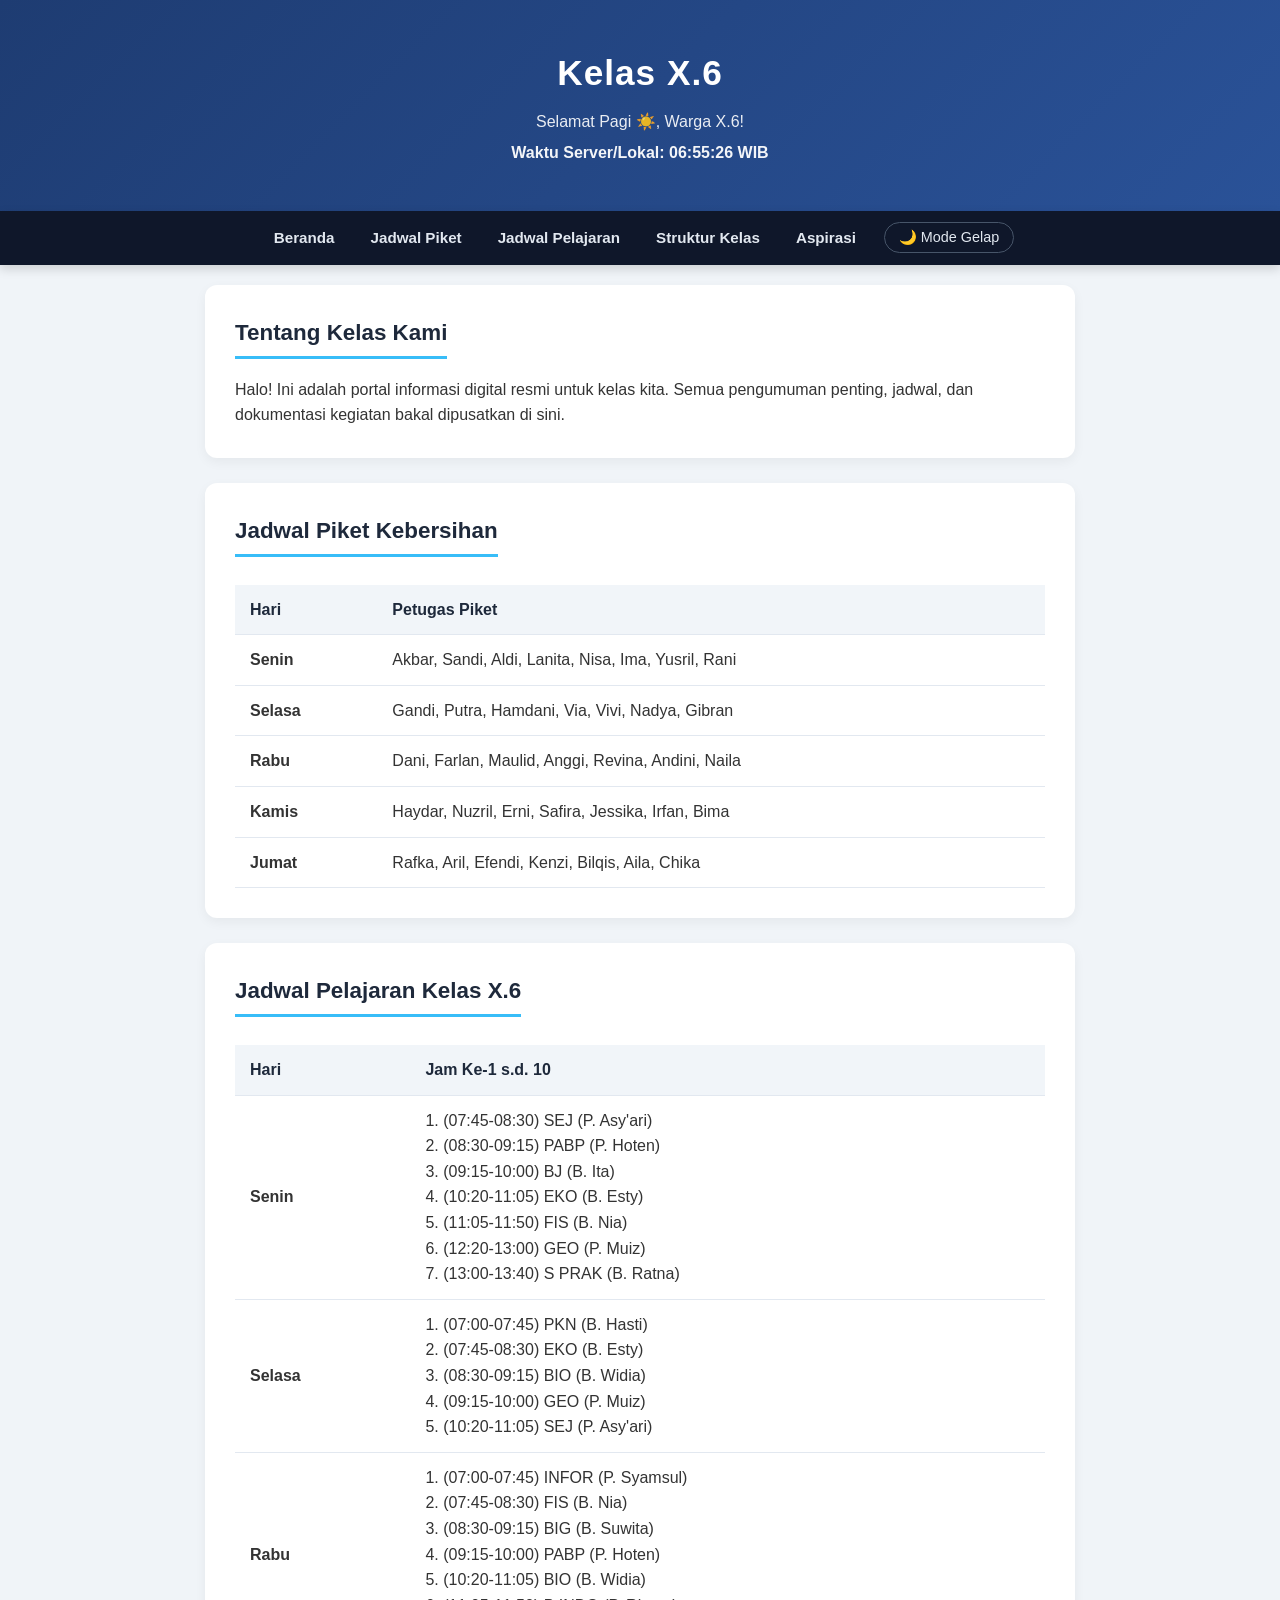
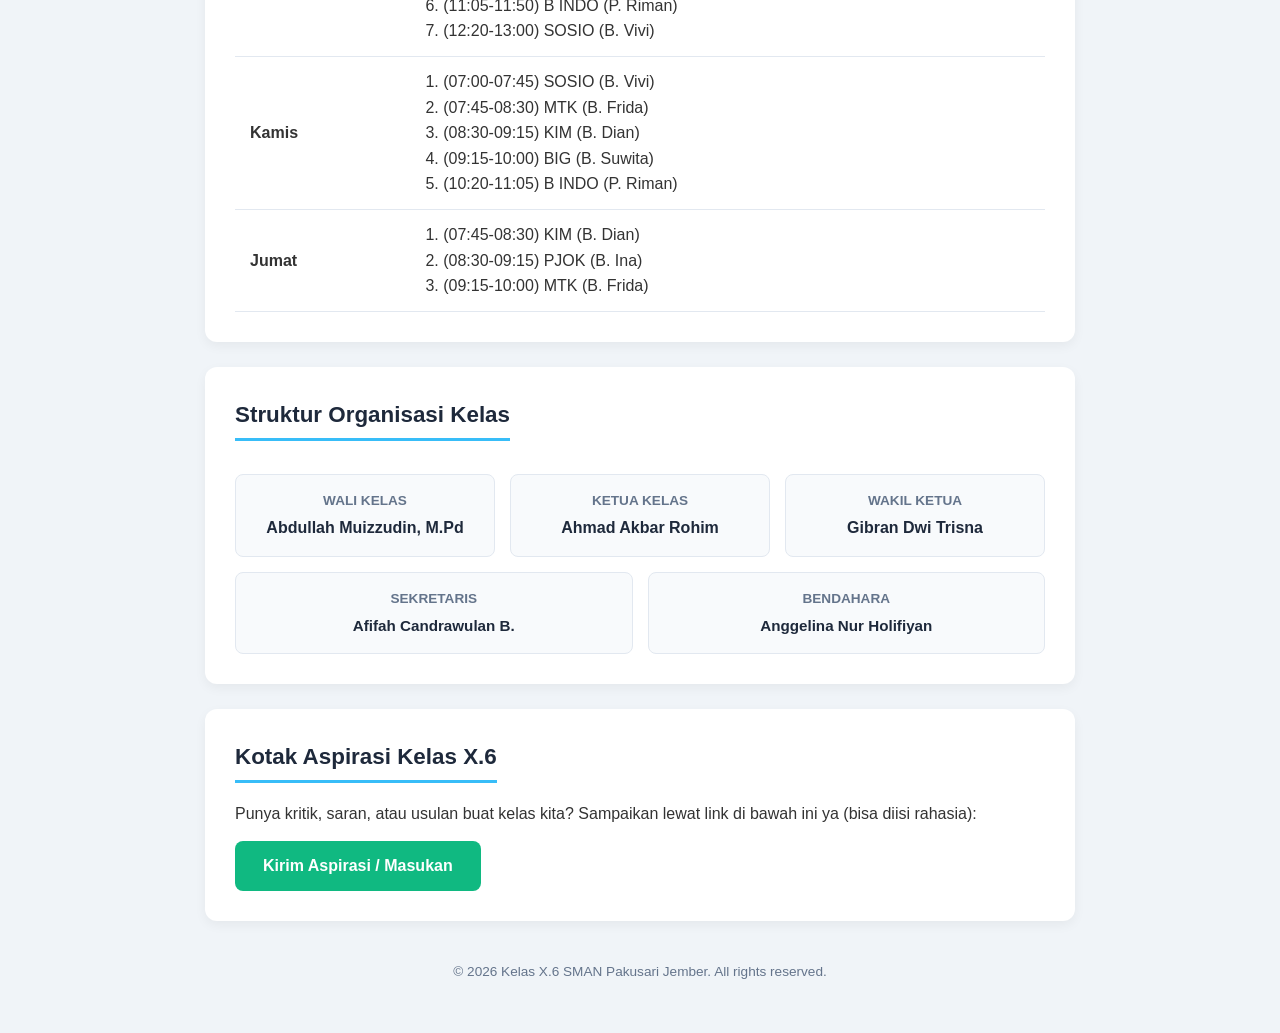
==== index.html @ 56f3381a "Add files via upload" ====
<!DOCTYPE html>
<html lang="id">
<head>
    <meta charset="UTF-8">
    <meta name="viewport" content="width=device-width, initial-scale=1.0">
    <title>Website Resmi Kelas X.6</title>
    <link rel="stylesheet" href="style.css">
</head>
<body>

    <header id="beranda">
        <h1>Kelas X.6</h1>
        <!-- Tempat Salam Otomatis & Jam Digital -->
        <p id="greeting-text">Selamat Datang di Portal Resmi Warga X.6 SMAN Pakusari</p>
        <p id="clock-text" style="font-weight: bold; margin-top: 5px; opacity: 0.95;"></p>
    </header>

    <nav>
        <a href="#beranda">Beranda</a>
        <a href="#jadwal">Jadwal Piket</a>
        <a href="#mapel">Jadwal Pelajaran</a>
        <a href="#struktur">Struktur Kelas</a>
        <a href="#aspirasi">Aspirasi</a>
        <!-- Tombol Mode Gelap -->
        <button id="theme-toggle" class="theme-toggle-btn">🌙 Mode Gelap</button>
    </nav>

    <main>
        <!-- Tentang Kami -->
        <div class="container">
            <h2>Tentang Kelas Kami</h2>
            <p>Halo! Ini adalah portal informasi digital resmi untuk kelas kita. Semua pengumuman penting, jadwal, dan dokumentasi kegiatan bakal dipusatkan di sini.</p>
        </div>

        <!-- Jadwal Piket Kebersihan -->
        <div class="container" id="jadwal">
            <h2>Jadwal Piket Kebersihan</h2>
            <table class="piket-table">
                <thead>
                    <tr>
                        <th>Hari</th>
                        <th>Petugas Piket</th>
                    </tr>
                </thead>
                <tbody>
                    <tr id="piket-senin">
                        <td><strong>Senin</strong></td>
                        <td>Akbar, Sandi, Aldi, Lanita, Nisa, Ima, Yusril, Rani</td>
                    </tr>
                    <tr id="piket-selasa">
                        <td><strong>Selasa</strong></td>
                        <td>Gandi, Putra, Hamdani, Via, Vivi, Nadya, Gibran</td>
                    </tr>
                    <tr id="piket-rabu">
                        <td><strong>Rabu</strong></td>
                        <td>Dani, Farlan, Maulid, Anggi, Revina, Andini, Naila</td>
                    </tr>
                    <tr id="piket-kamis">
                        <td><strong>Kamis</strong></td>
                        <td>Haydar, Nuzril, Erni, Safira, Jessika, Irfan, Bima</td>
                    </tr>
                    <tr id="piket-jumat">
                        <td><strong>Jumat</strong></td>
                        <td>Rafka, Aril, Efendi, Kenzi, Bilqis, Aila, Chika</td>
                    </tr>
                </tbody>
            </table>
        </div>

        <!-- Jadwal Pelajaran -->
        <div class="container" id="mapel">
            <h2>Jadwal Pelajaran Kelas X.6</h2>
            <table class="piket-table">
                <thead>
                    <tr>
                        <th>Hari</th>
                        <th>Jam Ke-1 s.d. 10</th>
                    </tr>
                </thead>
                <tbody>
                    <tr>
                        <td><strong>Senin</strong></td>
                        <td>
                            1. (07:45-08:30) SEJ (P. Asy'ari)<br>
                            2. (08:30-09:15) PABP (P. Hoten)<br>
                            3. (09:15-10:00) BJ (B. Ita)<br>
                            4. (10:20-11:05) EKO (B. Esty)<br>
                            5. (11:05-11:50) FIS (B. Nia)<br>
                            6. (12:20-13:00) GEO (P. Muiz)<br>
                            7. (13:00-13:40) S PRAK (B. Ratna)
                        </td>
                    </tr>
                    <tr>
                        <td><strong>Selasa</strong></td>
                        <td>
                            1. (07:00-07:45) PKN (B. Hasti)<br>
                            2. (07:45-08:30) EKO (B. Esty)<br>
                            3. (08:30-09:15) BIO (B. Widia)<br>
                            4. (09:15-10:00) GEO (P. Muiz)<br>
                            5. (10:20-11:05) SEJ (P. Asy'ari)
                        </td>
                    </tr>
                    <tr>
                        <td><strong>Rabu</strong></td>
                        <td>
                            1. (07:00-07:45) INFOR (P. Syamsul)<br>
                            2. (07:45-08:30) FIS (B. Nia)<br>
                            3. (08:30-09:15) BIG (B. Suwita)<br>
                            4. (09:15-10:00) PABP (P. Hoten)<br>
                            5. (10:20-11:05) BIO (B. Widia)<br>
                            6. (11:05-11:50) B INDO (P. Riman)<br>
                            7. (12:20-13:00) SOSIO (B. Vivi)
                        </td>
                    </tr>
                    <tr>
                        <td><strong>Kamis</strong></td>
                        <td>
                            1. (07:00-07:45) SOSIO (B. Vivi)<br>
                            2. (07:45-08:30) MTK (B. Frida)<br>
                            3. (08:30-09:15) KIM (B. Dian)<br>
                            4. (09:15-10:00) BIG (B. Suwita)<br>
                            5. (10:20-11:05) B INDO (P. Riman)
                        </td>
                    </tr>
                    <tr>
                        <td><strong>Jumat</strong></td>
                        <td>
                            1. (07:45-08:30) KIM (B. Dian)<br>
                            2. (08:30-09:15) PJOK (B. Ina)<br>
                            3. (09:15-10:00) MTK (B. Frida)
                        </td>
                    </tr>
                </tbody>
            </table>
        </div>

        <!-- Struktur Kelas -->
        <div class="container" id="struktur">
            <h2>Struktur Organisasi Kelas</h2>
            <div class="grid-struktur" style="margin-bottom: 15px;">
                <div class="card-pengurus">
                    <div class="jabatan">Wali Kelas</div>
                    <div class="nama" style="font-size: 1rem;">Abdullah Muizzudin, M.Pd</div>
                </div>
                <div class="card-pengurus">
                    <div class="jabatan">Ketua Kelas</div>
                    <div class="nama" style="font-size: 1rem;">Ahmad Akbar Rohim</div>
                </div>
                <div class="card-pengurus">
                    <div class="jabatan">Wakil Ketua</div>
                    <div class="nama" style="font-size: 1rem;">Gibran Dwi Trisna</div>
                </div>
            </div>
            <div class="grid-struktur">
                <div class="card-pengurus">
                    <div class="jabatan">Sekretaris</div>
                    <div class="nama" style="font-size: 0.95rem;">Afifah Candrawulan B.</div>
                </div>
                <div class="card-pengurus">
                    <div class="jabatan">Bendahara</div>
                    <div class="nama" style="font-size: 0.95rem;">Anggelina Nur Holifiyan</div>
                </div>
            </div>
        </div>

        <!-- Kotak Aspirasi -->
        <div class="container" id="aspirasi">
            <h2>Kotak Aspirasi Kelas X.6</h2>
            <p>Punya kritik, saran, atau usulan buat kelas kita? Sampaikan lewat link di bawah ini ya (bisa diisi rahasia):</p>
            <a href="https://forms.gle/n7ecxNah21P5Ggvm8" target="_blank" class="btn-aspirasi">Kirim Aspirasi / Masukan</a>
        </div>
    </main>

    <footer>
        <p>&copy; 2026 Kelas X.6 SMAN Pakusari Jember. All rights reserved.</p>
    </footer>

    <!-- SKRIP JAVASCRIPT LENGKAP -->
    <script>
        // 1. Fitur Dark / Light Mode Toggle
        const toggleBtn = document.getElementById('theme-toggle');
        const currentTheme = localStorage.getItem('theme');

        if (currentTheme === 'dark') {
            document.documentElement.setAttribute('data-theme', 'dark');
            toggleBtn.textContent = '☀️ Mode Terang';
        }

        toggleBtn.addEventListener('click', () => {
            let theme = document.documentElement.getAttribute('data-theme');
            if (theme === 'dark') {
                document.documentElement.setAttribute('data-theme', 'light');
                localStorage.setItem('theme', 'light');
                toggleBtn.textContent = '🌙 Mode Gelap';
            } else {
                document.documentElement.setAttribute('data-theme', 'dark');
                localStorage.setItem('theme', 'dark');
                toggleBtn.textContent = '☀️ Mode Terang';
            }
        });

        // 2. Fitur Jam Real-Time & Salam Otomatis Sesuai Waktu
        function updateClockAndGreeting() {
            const now = new Date();
            const hours = now.getHours();
            const minutes = String(now.getMinutes()).padStart(2, '0');
            const seconds = String(now.getSeconds()).padStart(2, '0');
            
            // Tentukan Salam Berdasarkan Jam
            let greeting = "Selamat Datang";
            if (hours >= 3 && hours < 11) {
                greeting = "Selamat Pagi ☀️, Warga X.6!";
            } else if (hours >= 11 && hours < 15) {
                greeting = "Selamat Siang 🌤️, Warga X.6!";
            } else if (hours >= 15 && hours < 18) {
                greeting = "Selamat Sore 🌆, Warga X.6!";
            } else {
                greeting = "Selamat Malam 🌙, Warga X.6!";
            }

            document.getElementById('greeting-text').textContent = greeting;
            document.getElementById('clock-text').textContent = `Waktu Server/Lokal: ${String(hours).padStart(2, '0')}:${minutes}:${seconds} WIB`;
        }

        // Jalankan jam setiap 1 detik (1000 ms)
        setInterval(updateClockAndGreeting, 1000);
        updateClockAndGreeting(); // panggil langsung saat pertama kali reload

        // 3. Fitur Sorot / Highlight Otomatis Piket Hari Ini
        function highlightPiketHariIni() {
            const dayOfWeek = new Date().getDay(); // 0 = Minggu, 1 = Senin, ..., 5 = Jumat, 6 = Sabtu
            const mapHari = {
                1: 'piket-senin',
                2: 'piket-selasa',
                3: 'piket-rabu',
                4: 'piket-kamis',
                5: 'piket-jumat'
            };

            const targetId = mapHari[dayOfWeek];
            if (targetId) {
                const targetRow = document.getElementById(targetId);
                if (targetRow) {
                    targetRow.classList.add('piket-today');
                }
            }
        }

        highlightPiketHariIni();
    </script>

</body>
</html>
---- style.css ----
/* --- 1. Pengaturan Variabel Warna (Mode Terang/Default) --- */
:root {
    --bg-main: #f0f4f8;
    --bg-card: #ffffff;
    --bg-header: linear-gradient(135deg, #1e3c72, #2a5298);
    --bg-nav: #0f172a;
    --bg-table-header: #f1f5f9;
    --bg-table-hover: #f8fafc;
    --bg-card-pengurus: #f8fafc;
    --text-color: #333333;
    --text-heading: #1e293b;
    --text-sub: #64748b;
    --border-color: #e2e8f0;
    --accent-color: #38bdf8;
    --shadow: 0 4px 12px rgba(0,0,0,0.05);
}

/* --- 2. Pengaturan Variabel Warna (Mode Gelap) --- */
[data-theme="dark"] {
    --bg-main: #0f172a;
    --bg-card: #1e293b;
    --bg-header: linear-gradient(135deg, #0f172a, #1e293b);
    --bg-nav: #020617;
    --bg-table-header: #334155;
    --bg-table-hover: #334155;
    --bg-card-pengurus: #334155;
    --text-color: #e2e8f0;
    --text-heading: #38bdf8;
    --text-sub: #94a3b8;
    --border-color: #475569;
    --accent-color: #38bdf8;
    --shadow: 0 4px 12px rgba(0,0,0,0.4);
}

/* --- 3. Pengaturan Dasar & Smooth Scroll --- */
* {
    margin: 0;
    padding: 0;
    box-sizing: border-box;
    font-family: 'Segoe UI', Tahoma, Geneva, Verdana, sans-serif;
}

html {
    scroll-behavior: smooth;
}

body {
    background-color: var(--bg-main);
    color: var(--text-color);
    line-height: 1.6;
    padding-bottom: 50px;
    transition: background-color 0.3s ease, color 0.3s ease;
}

/* --- 4. Header --- */
header {
    background: var(--bg-header);
    color: white;
    text-align: center;
    padding: 45px 20px;
}

header h1 {
    font-size: 2.2rem;
    margin-bottom: 8px;
    letter-spacing: 1px;
}

header p {
    font-size: 1rem;
    opacity: 0.9;
}

/* --- 5. Menu Navigasi --- */
nav {
    background-color: var(--bg-nav);
    display: flex;
    justify-content: center;
    align-items: center;
    flex-wrap: wrap;
    position: sticky;
    top: 0;
    z-index: 100;
    box-shadow: 0 4px 10px rgba(0,0,0,0.15);
}

nav a {
    color: #e2e8f0;
    padding: 15px 18px;
    text-decoration: none;
    font-size: 0.95rem;
    font-weight: 600;
    transition: all 0.3s ease;
}

nav a:hover {
    background-color: rgba(255, 255, 255, 0.1);
    color: var(--accent-color);
}

/* Tombol Mode Gelap di Navigasi */
.theme-toggle-btn {
    background: transparent;
    border: 1px solid #475569;
    color: #e2e8f0;
    padding: 6px 14px;
    border-radius: 20px;
    cursor: pointer;
    font-size: 0.9rem;
    margin: 8px 10px;
    transition: all 0.3s ease;
}

.theme-toggle-btn:hover {
    background: var(--accent-color);
    color: #0f172a;
    border-color: var(--accent-color);
}

/* --- 6. Main Container --- */
main {
    max-width: 900px;
    margin: 20px auto;
    padding: 0 15px;
}

.container {
    background: var(--bg-card);
    margin-bottom: 25px;
    padding: 30px;
    border-radius: 12px;
    box-shadow: var(--shadow);
    transition: transform 0.3s ease, box-shadow 0.3s ease, background-color 0.3s ease;
}

.container:hover {
    transform: translateY(-4px);
}

.container h2 {
    color: var(--text-heading);
    margin-bottom: 18px;
    border-bottom: 3px solid var(--accent-color);
    display: inline-block;
    padding-bottom: 5px;
    font-size: 1.4rem;
}

/* --- 7. Tabel --- */
.piket-table {
    width: 100%;
    border-collapse: collapse;
    margin-top: 10px;
}

.piket-table th, .piket-table td {
    padding: 12px 15px;
    text-align: left;
    border-bottom: 1px solid var(--border-color);
}

.piket-table th {
    background-color: var(--bg-table-header);
    color: var(--text-heading);
    font-weight: 700;
}

.piket-table tr:hover {
    background-color: var(--bg-table-hover);
}

/* --- 8. Grid Kartu Pengurus --- */
.grid-struktur {
    display: grid;
    grid-template-columns: repeat(auto-fit, minmax(180px, 1fr));
    gap: 15px;
    margin-top: 15px;
}

.card-pengurus {
    background: var(--bg-card-pengurus);
    border: 1px solid var(--border-color);
    border-radius: 8px;
    padding: 15px;
    text-align: center;
}

.card-pengurus .jabatan {
    font-size: 0.85rem;
    color: var(--text-sub);
    font-weight: 600;
    text-transform: uppercase;
}

.card-pengurus .nama {
    font-size: 1.1rem;
    color: var(--text-heading);
    font-weight: 700;
    margin-top: 4px;
}

/* --- 9. Tombol Aspirasi --- */
.btn-aspirasi {
    display: inline-block;
    background: #10b981;
    color: white;
    padding: 12px 28px;
    text-decoration: none;
    border-radius: 8px;
    font-weight: bold;
    margin-top: 15px;
    transition: background 0.3s ease, transform 0.2s ease;
}

.btn-aspirasi:hover {
    background: #059669;
    transform: scale(1.02);
}

/* --- 10. Footer --- */
footer {
    text-align: center;
    margin-top: 40px;
    color: var(--text-sub);
    font-size: 0.85rem;
}
/* --- Highlight Piket Hari Ini --- */
.piket-today {
    background-color: rgba(56, 189, 248, 0.25) !important;
    font-weight: bold;
    border-left: 5px solid var(--accent-color);
}
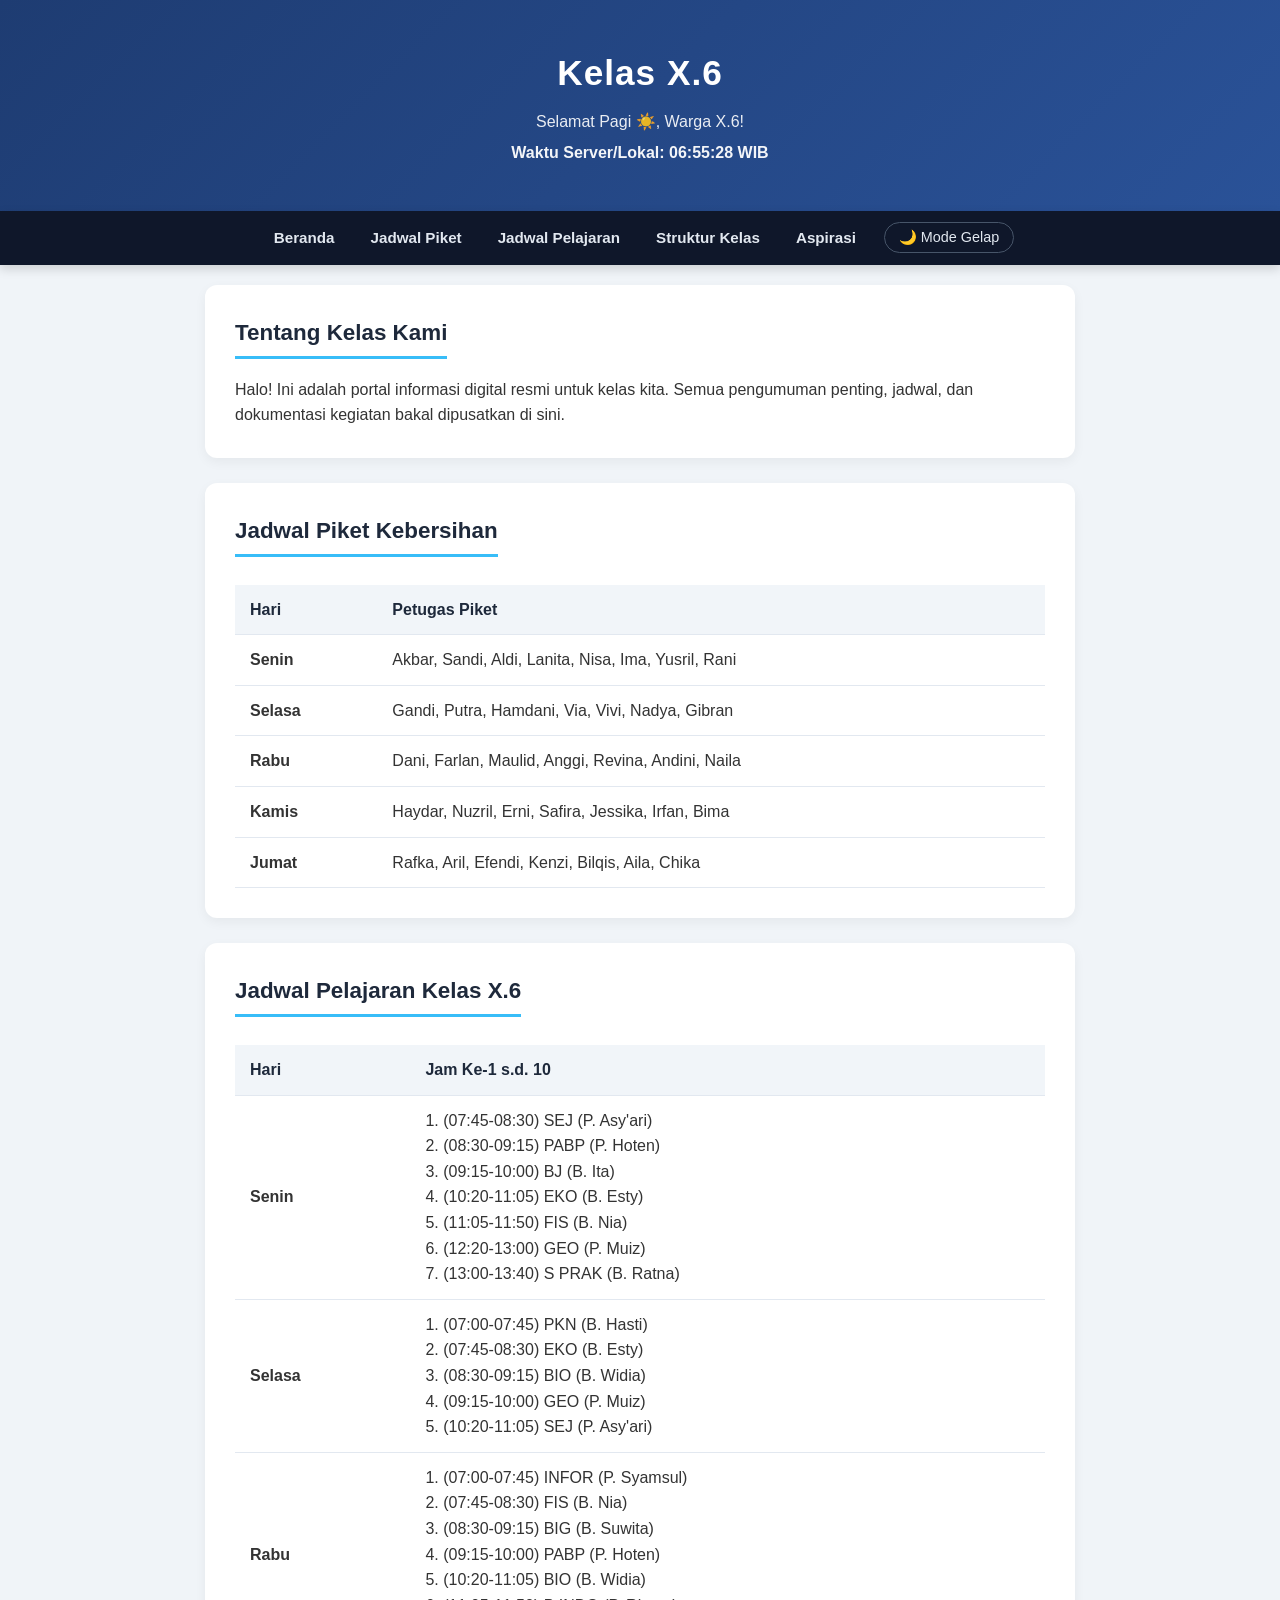
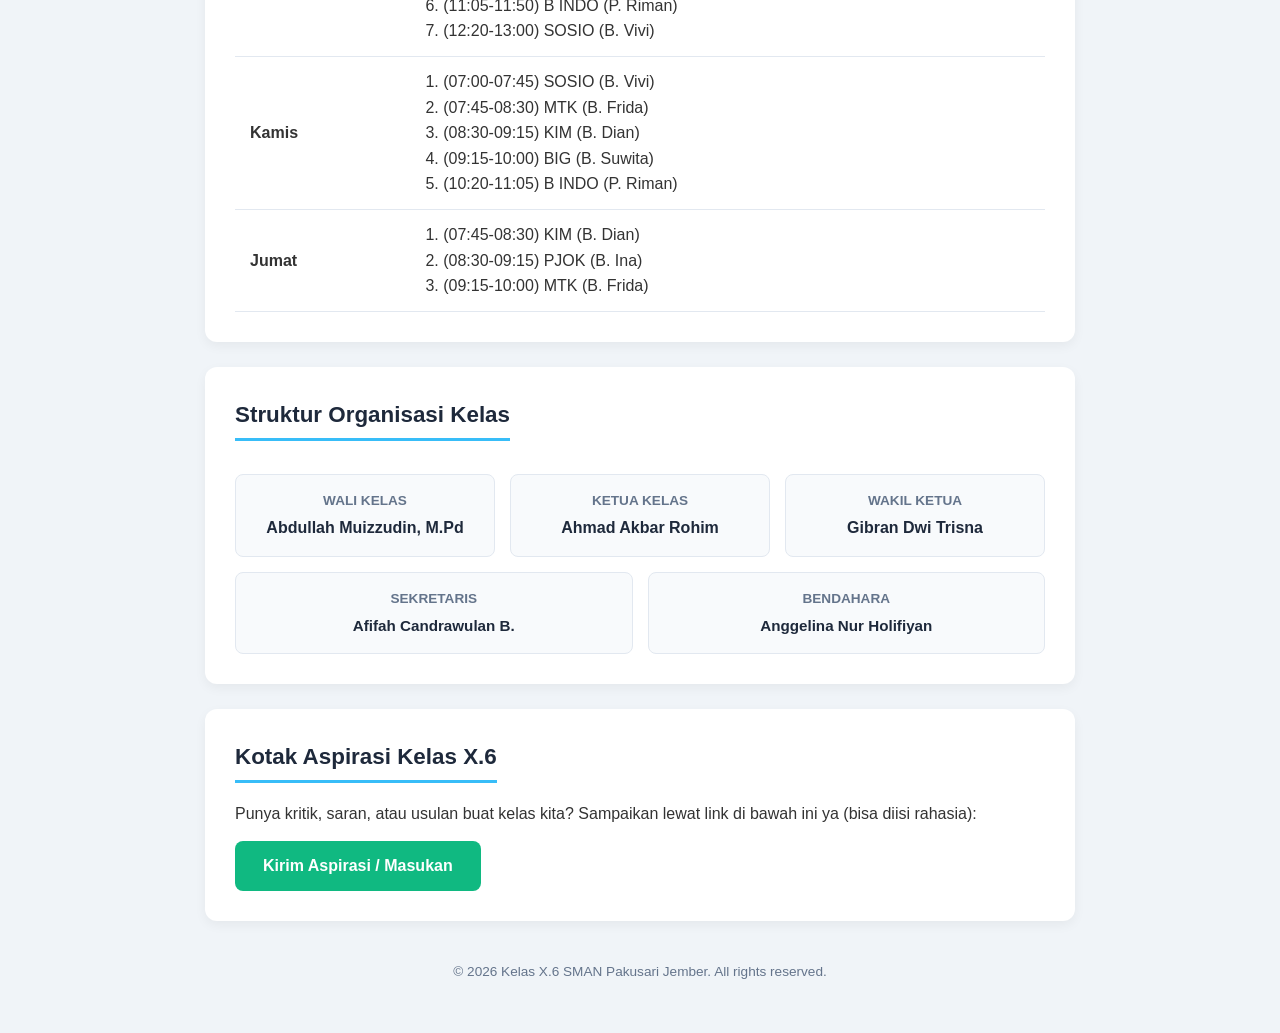
==== commit 0d978eee: "Add files via upload" ====
--- a/index.html
+++ b/index.html
@@ -5,6 +5,7 @@
     <meta name="viewport" content="width=device-width, initial-scale=1.0">
     <title>Website Resmi Kelas X.6</title>
     <link rel="stylesheet" href="style.css">
+    <script type="text/javascript" src="https://identity.netlify.com/v1/netlify-identity-widget.js"></script>
 </head>
 <body>
 
